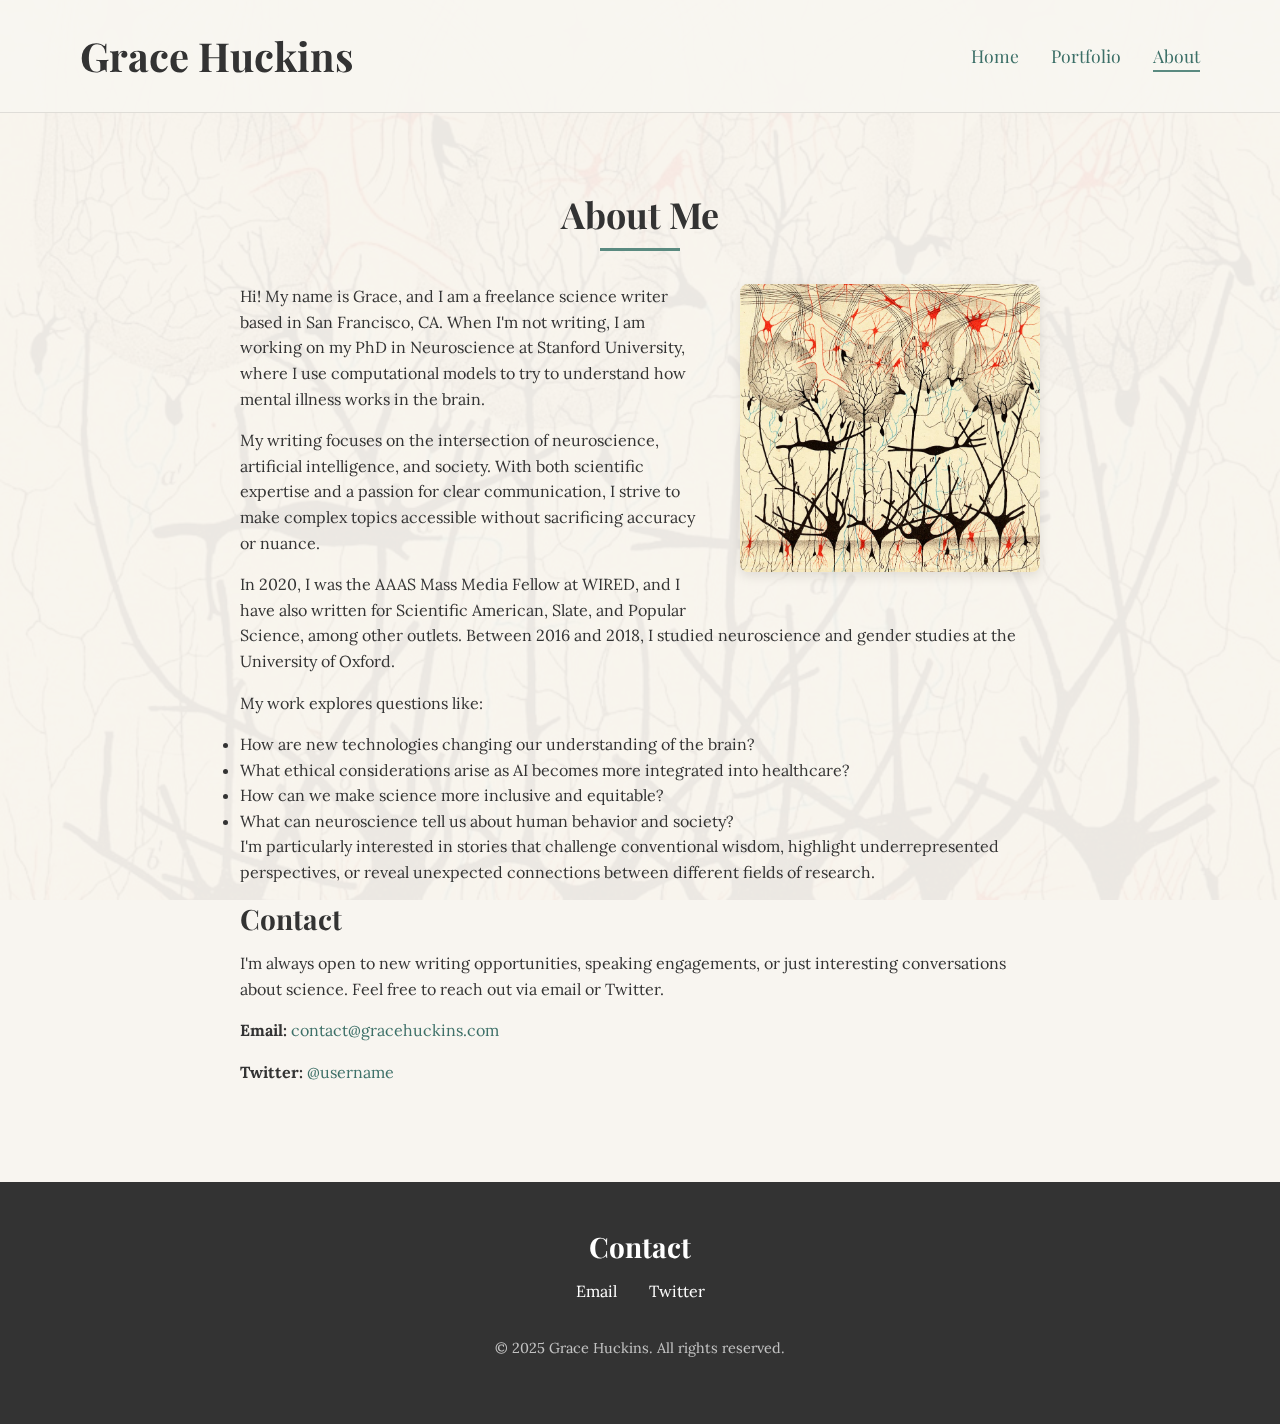
==== about.html @ 4da4e4a5 "Initial website commit" ====
<!DOCTYPE html>
<html lang="en">
<head>
    <meta charset="UTF-8">
    <meta name="viewport" content="width=device-width, initial-scale=1.0">
    <title>About | Grace Huckins</title>
    <link rel="stylesheet" href="css/styles.css">
    <link rel="preconnect" href="https://fonts.googleapis.com">
    <link rel="preconnect" href="https://fonts.gstatic.com" crossorigin>
    <link href="https://fonts.googleapis.com/css2?family=Playfair+Display:ital,wght@0,400;0,700;1,400&family=Lora:ital,wght@0,400;0,600;1,400&display=swap" rel="stylesheet">
</head>
<body>
    <div class="background-pattern"></div>
    <header>
        <div class="container">
            <h1 class="site-title">Grace Huckins</h1>
            <nav>
                <ul>
                    <li><a href="index.html">Home</a></li>
                    <li><a href="portfolio.html">Portfolio</a></li>
                    <li><a href="about.html" class="active">About</a></li>
                </ul>
            </nav>
        </div>
    </header>

    <main>
        <section class="about-section">
            <div class="container">
                <h2 class="section-title">About Me</h2>
                
                <div class="about-content">
                    <img src="img/cajal_neurons_color.jpeg" alt="Neuron illustration by Ramon y Cajal" class="about-image">
                    
                    <p>Hi! My name is Grace, and I am a freelance science writer based in San Francisco, CA. When I'm not writing, I am working on my PhD in Neuroscience at Stanford University, where I use computational models to try to understand how mental illness works in the brain.</p>
                    
                    <p>My writing focuses on the intersection of neuroscience, artificial intelligence, and society. With both scientific expertise and a passion for clear communication, I strive to make complex topics accessible without sacrificing accuracy or nuance.</p>
                    
                    <p>In 2020, I was the AAAS Mass Media Fellow at WIRED, and I have also written for Scientific American, Slate, and Popular Science, among other outlets. Between 2016 and 2018, I studied neuroscience and gender studies at the University of Oxford.</p>
                    
                    <p>My work explores questions like:</p>
                    <ul>
                        <li>How are new technologies changing our understanding of the brain?</li>
                        <li>What ethical considerations arise as AI becomes more integrated into healthcare?</li>
                        <li>How can we make science more inclusive and equitable?</li>
                        <li>What can neuroscience tell us about human behavior and society?</li>
                    </ul>
                    
                    <p>I'm particularly interested in stories that challenge conventional wisdom, highlight underrepresented perspectives, or reveal unexpected connections between different fields of research.</p>
                    
                    <h3>Contact</h3>
                    <p>I'm always open to new writing opportunities, speaking engagements, or just interesting conversations about science. Feel free to reach out via email or Twitter.</p>
                    
                    <div class="contact-info">
                        <p><strong>Email:</strong> <a href="mailto:contact@gracehuckins.com">contact@gracehuckins.com</a></p>
                        <p><strong>Twitter:</strong> <a href="https://twitter.com/username" target="_blank">@username</a></p>
                    </div>
                </div>
            </div>
        </section>
    </main>

    <footer>
        <div class="container">
            <div class="contact">
                <h3>Contact</h3>
                <ul>
                    <li><a href="mailto:contact@gracehuckins.com">Email</a></li>
                    <li><a href="https://twitter.com/username" target="_blank">Twitter</a></li>
                </ul>
            </div>
            <p class="copyright">&copy; 2025 Grace Huckins. All rights reserved.</p>
        </div>
    </footer>
</body>
</html>
---- css/styles.css ----
/* Base Variables */
:root {
    --color-background: #f8f5f0;
    --color-text: #333333;
    --color-accent: #5a8a80;
    --color-accent-light: #a3c2bb;
    --color-link: #3d7068;
    --color-link-hover: #2a4f49;
    --font-heading: 'Playfair Display', Georgia, serif;
    --font-body: 'Lora', 'Times New Roman', serif;
    --spacing-unit: 1rem;
    --container-width: 1200px;
    --transition-speed: 0.3s;
}

/* Reset and Base Styles */
* {
    margin: 0;
    padding: 0;
    box-sizing: border-box;
}

html {
    font-size: 16px;
    scroll-behavior: smooth;
}

body {
    font-family: var(--font-body);
    line-height: 1.6;
    color: var(--color-text);
    background-color: var(--color-background);
    position: relative;
}

.background-pattern {
    position: fixed;
    top: 0;
    left: 0;
    width: 100%;
    height: 100%;
    background-image: url('../img/cajal_neurons.jpeg');
    background-size: cover;
    background-position: center;
    opacity: 0.05;
    z-index: -1;
}

.container {
    width: 90%;
    max-width: var(--container-width);
    margin: 0 auto;
    padding: 0 var(--spacing-unit);
}

/* Typography */
h1, h2, h3, h4, h5, h6 {
    font-family: var(--font-heading);
    font-weight: 700;
    line-height: 1.2;
    margin-bottom: var(--spacing-unit);
}

h1 {
    font-size: 3rem;
}

h2 {
    font-size: 2.25rem;
}

h3 {
    font-size: 1.75rem;
}

p {
    margin-bottom: var(--spacing-unit);
}

a {
    color: var(--color-link);
    text-decoration: none;
    transition: color var(--transition-speed) ease;
}

a:hover {
    color: var(--color-link-hover);
}

.btn {
    display: inline-block;
    padding: 0.75rem 1.5rem;
    background-color: var(--color-accent);
    color: white;
    border-radius: 4px;
    font-weight: 600;
    transition: background-color var(--transition-speed) ease;
}

.btn:hover {
    background-color: var(--color-link-hover);
    color: white;
}

/* Header */
header {
    padding: 2rem 0;
    position: sticky;
    top: 0;
    background-color: rgba(248, 245, 240, 0.95);
    z-index: 100;
    border-bottom: 1px solid rgba(0, 0, 0, 0.1);
}

header .container {
    display: flex;
    justify-content: space-between;
    align-items: center;
}

.site-title {
    font-size: 2.5rem;
    margin-bottom: 0;
}

nav ul {
    display: flex;
    list-style: none;
}

nav li {
    margin-left: 2rem;
}

nav a {
    font-family: var(--font-heading);
    font-size: 1.1rem;
    position: relative;
}

nav a::after {
    content: '';
    position: absolute;
    bottom: -5px;
    left: 0;
    width: 0;
    height: 2px;
    background-color: var(--color-accent);
    transition: width var(--transition-speed) ease;
}

nav a:hover::after,
nav a.active::after {
    width: 100%;
}

/* Hero Section */
.hero {
    padding: 5rem 0;
    text-align: center;
}

.tagline {
    font-size: 2.5rem;
    margin-bottom: 1rem;
}

.subtitle {
    font-size: 1.5rem;
    color: var(--color-accent);
    font-style: italic;
}

/* Featured Work Section */
.featured-work {
    padding: 5rem 0;
    background-color: rgba(255, 255, 255, 0.7);
}

.section-title {
    text-align: center;
    margin-bottom: 3rem;
    position: relative;
}

.section-title::after {
    content: '';
    position: absolute;
    bottom: -15px;
    left: 50%;
    transform: translateX(-50%);
    width: 80px;
    height: 3px;
    background-color: var(--color-accent);
}

.articles-grid {
    display: grid;
    grid-template-columns: repeat(auto-fill, minmax(300px, 1fr));
    gap: 2rem;
    margin-bottom: 3rem;
}

.featured-article {
    background-color: white;
    border-radius: 8px;
    overflow: hidden;
    box-shadow: 0 4px 12px rgba(0, 0, 0, 0.05);
    padding: 2rem;
    transition: transform var(--transition-speed) ease, box-shadow var(--transition-speed) ease;
}

.featured-article:hover {
    transform: translateY(-5px);
    box-shadow: 0 8px 24px rgba(0, 0, 0, 0.1);
}

.article-title {
    font-size: 1.5rem;
    margin-bottom: 0.5rem;
}

.publication {
    color: var(--color-accent);
    font-weight: 600;
    margin-bottom: 1rem;
}

.read-more {
    display: inline-block;
    margin-top: 1rem;
    font-weight: 600;
}

.view-all {
    text-align: center;
    margin-top: 2rem;
}

/* Bio Preview Section */
.bio-preview {
    padding: 5rem 0;
    background-color: rgba(90, 138, 128, 0.1);
}

.bio-content {
    max-width: 800px;
    margin: 0 auto;
    text-align: center;
}

.bio-content p {
    font-size: 1.2rem;
    margin-bottom: 2rem;
}

/* Footer */
footer {
    background-color: #333;
    color: white;
    padding: 3rem 0;
}

footer .container {
    display: flex;
    flex-direction: column;
    align-items: center;
}

.contact {
    margin-bottom: 2rem;
    text-align: center;
}

.contact h3 {
    margin-bottom: 1rem;
}

.contact ul {
    list-style: none;
    display: flex;
    justify-content: center;
}

.contact li {
    margin: 0 1rem;
}

.contact a {
    color: white;
}

.contact a:hover {
    color: var(--color-accent-light);
}

.copyright {
    font-size: 0.9rem;
    opacity: 0.7;
}

/* Portfolio Page Styles */
.portfolio-section {
    padding: 3rem 0;
}

.publication-group {
    margin-bottom: 4rem;
}

.publication-title {
    font-size: 2rem;
    margin-bottom: 1.5rem;
    color: var(--color-accent);
    border-bottom: 2px solid var(--color-accent-light);
    padding-bottom: 0.5rem;
}

.article-list {
    list-style: none;
}

.article-item {
    margin-bottom: 1.5rem;
}

.article-date {
    font-style: italic;
    color: #666;
    margin-right: 1rem;
}

/* About Page Styles */
.about-section {
    padding: 5rem 0;
}

.about-content {
    max-width: 800px;
    margin: 0 auto;
}

.about-image {
    float: right;
    margin: 0 0 2rem 2rem;
    border-radius: 8px;
    max-width: 300px;
    box-shadow: 0 4px 12px rgba(0, 0, 0, 0.1);
}

/* Responsive Styles */
@media (max-width: 768px) {
    html {
        font-size: 14px;
    }
    
    header .container {
        flex-direction: column;
    }
    
    .site-title {
        margin-bottom: 1rem;
    }
    
    nav ul {
        justify-content: center;
    }
    
    nav li {
        margin: 0 1rem;
    }
    
    .articles-grid {
        grid-template-columns: 1fr;
    }
    
    .about-image {
        float: none;
        display: block;
        margin: 0 auto 2rem;
        max-width: 100%;
    }
}

@media (max-width: 480px) {
    .hero {
        padding: 3rem 0;
    }
    
    .featured-work, 
    .bio-preview {
        padding: 3rem 0;
    }
    
    .contact ul {
        flex-direction: column;
    }
    
    .contact li {
        margin: 0.5rem 0;
    }
}
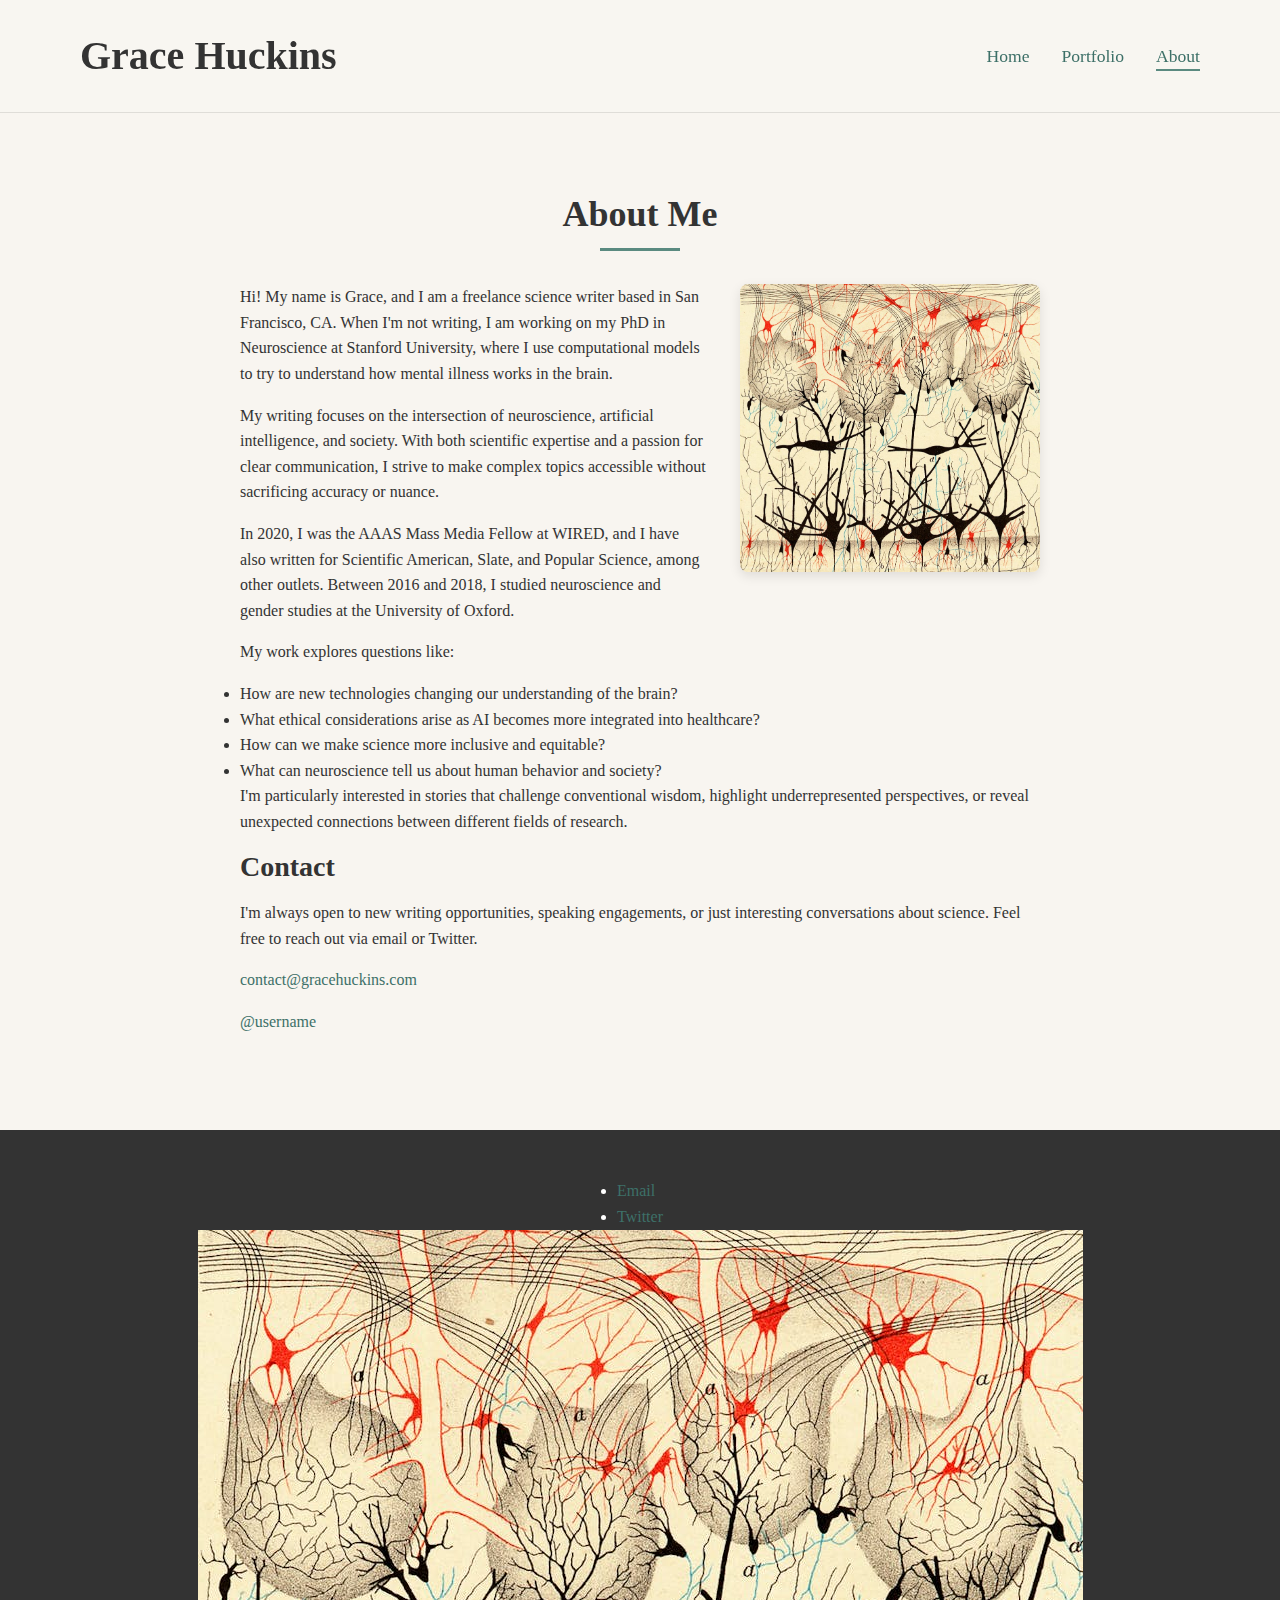
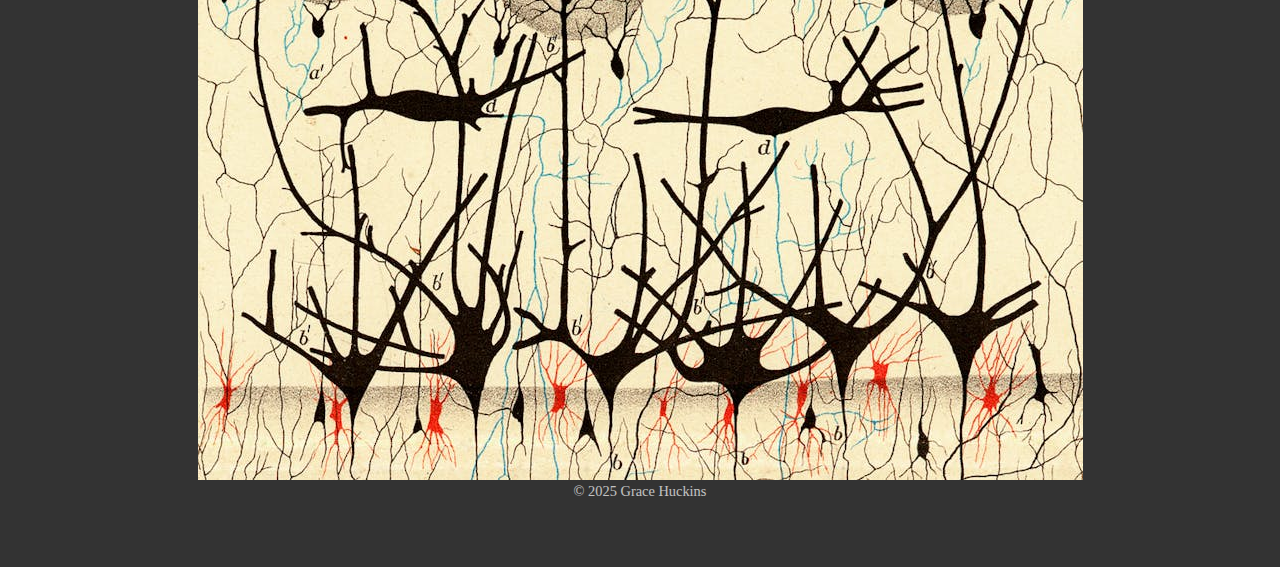
==== commit e494dea5: "website redesign" ====
--- a/about.html
+++ b/about.html
@@ -7,10 +7,9 @@
     <link rel="stylesheet" href="css/styles.css">
     <link rel="preconnect" href="https://fonts.googleapis.com">
     <link rel="preconnect" href="https://fonts.gstatic.com" crossorigin>
-    <link href="https://fonts.googleapis.com/css2?family=Playfair+Display:ital,wght@0,400;0,700;1,400&family=Lora:ital,wght@0,400;0,600;1,400&display=swap" rel="stylesheet">
+    <link href="https://fonts.googleapis.com/css2?family=EB+Garamond:ital,wght@0,400;0,500;0,600;1,400&display=swap" rel="stylesheet">
 </head>
 <body>
-    <div class="background-pattern"></div>
     <header>
         <div class="container">
             <h1 class="site-title">Grace Huckins</h1>
@@ -48,12 +47,12 @@
                     
                     <p>I'm particularly interested in stories that challenge conventional wisdom, highlight underrepresented perspectives, or reveal unexpected connections between different fields of research.</p>
                     
-                    <h3>Contact</h3>
-                    <p>I'm always open to new writing opportunities, speaking engagements, or just interesting conversations about science. Feel free to reach out via email or Twitter.</p>
-                    
                     <div class="contact-info">
-                        <p><strong>Email:</strong> <a href="mailto:contact@gracehuckins.com">contact@gracehuckins.com</a></p>
-                        <p><strong>Twitter:</strong> <a href="https://twitter.com/username" target="_blank">@username</a></p>
+                        <h3>Contact</h3>
+                        <p>I'm always open to new writing opportunities, speaking engagements, or just interesting conversations about science. Feel free to reach out via email or Twitter.</p>
+                        
+                        <p><a href="mailto:contact@gracehuckins.com">contact@gracehuckins.com</a></p>
+                        <p><a href="https://twitter.com/username" target="_blank">@username</a></p>
                     </div>
                 </div>
             </div>
@@ -62,14 +61,12 @@
 
     <footer>
         <div class="container">
-            <div class="contact">
-                <h3>Contact</h3>
-                <ul>
-                    <li><a href="mailto:contact@gracehuckins.com">Email</a></li>
-                    <li><a href="https://twitter.com/username" target="_blank">Twitter</a></li>
-                </ul>
-            </div>
-            <p class="copyright">&copy; 2025 Grace Huckins. All rights reserved.</p>
+            <ul class="contact-links">
+                <li><a href="mailto:contact@gracehuckins.com">Email</a></li>
+                <li><a href="https://twitter.com/username" target="_blank">Twitter</a></li>
+            </ul>
+            <img src="img/cajal_neurons_small.jpeg" alt="Ramon y Cajal neuron drawing" class="cajal-footer">
+            <p class="copyright">&copy; 2025 Grace Huckins</p>
         </div>
     </footer>
 </body>
